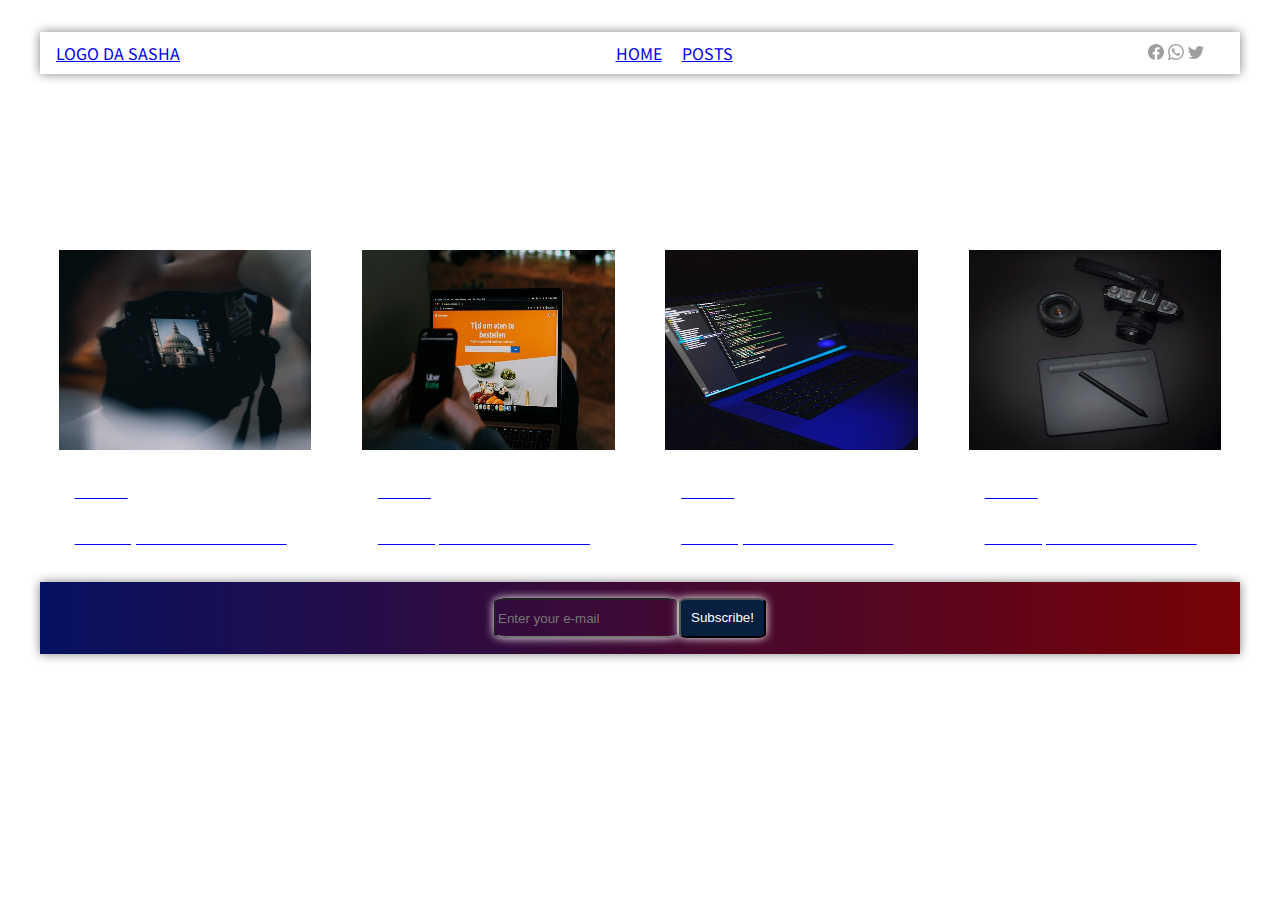
==== index.html @ d133617d "Refactoring navbar and layout" ====
<!DOCTYPE html>
<html lang="en">
<head>
    <meta charset="UTF-8">
    <meta name="viewport" content="width=device-width, initial-scale=1.0">
    <title>Personal Blog/Sasha</title>
    <link rel="stylesheet" type="text/css" href="css/index.css">
    <link rel="preconnect" href="https://fonts.gstatic.com">
<link href="https://fonts.googleapis.com/css2?family=Noto+Sans+JP:wght@100;300&display=swap" rel="stylesheet">
<link rel="preconnect" href="https://fonts.gstatic.com">
<link href="https://fonts.googleapis.com/css2?family=Tomorrow:wght@200&display=swap" rel="stylesheet">
<link rel="stylesheet" href="https://cdnjs.cloudflare.com/ajax/libs/font-awesome/4.7.0/css/font-awesome.min.css">


</head>
<body>
    <!-- NavBar -->
    <header>
        <nav class="navbar-flex">
            <ul class="nav-social-contact">
                <li>
                    <a href="https://facebook.com/"><svg xmlns="http://www.w3.org/2000/svg" width="16" height="16" fill="currentColor" class="bi bi-facebook" viewBox="0 0 16 16">
                        <path d="M16 8.049c0-4.446-3.582-8.05-8-8.05C3.58 0-.002 3.603-.002 8.05c0 4.017 2.926 7.347 6.75 7.951v-5.625h-2.03V8.05H6.75V6.275c0-2.017 1.195-3.131 3.022-3.131.876 0 1.791.157 1.791.157v1.98h-1.009c-.993 0-1.303.621-1.303 1.258v1.51h2.218l-.354 2.326H9.25V16c3.824-.604 6.75-3.934 6.75-7.951z"/>
                    </svg></a>
                    <a href="https://www.instagram.com/"><svg xmlns="http://www.w3.org/2000/svg" width="16" height="16" fill="currentColor" class="bi bi-whatsapp" viewBox="0 0 16 16">
                        <path d="M13.601 2.326A7.854 7.854 0 0 0 7.994 0C3.627 0 .068 3.558.064 7.926c0 1.399.366 2.76 1.057 3.965L0 16l4.204-1.102a7.933 7.933 0 0 0 3.79.965h.004c4.368 0 7.926-3.558 7.93-7.93A7.898 7.898 0 0 0 13.6 2.326zM7.994 14.521a6.573 6.573 0 0 1-3.356-.92l-.24-.144-2.494.654.666-2.433-.156-.251a6.56 6.56 0 0 1-1.007-3.505c0-3.626 2.957-6.584 6.591-6.584a6.56 6.56 0 0 1 4.66 1.931 6.557 6.557 0 0 1 1.928 4.66c-.004 3.639-2.961 6.592-6.592 6.592zm3.615-4.934c-.197-.099-1.17-.578-1.353-.646-.182-.065-.315-.099-.445.099-.133.197-.513.646-.627.775-.114.133-.232.148-.43.05-.197-.1-.836-.308-1.592-.985-.59-.525-.985-1.175-1.103-1.372-.114-.198-.011-.304.088-.403.087-.088.197-.232.296-.346.1-.114.133-.198.198-.33.065-.134.034-.248-.015-.347-.05-.099-.445-1.076-.612-1.47-.16-.389-.323-.335-.445-.34-.114-.007-.247-.007-.38-.007a.729.729 0 0 0-.529.247c-.182.198-.691.677-.691 1.654 0 .977.71 1.916.81 2.049.098.133 1.394 2.132 3.383 2.992.47.205.84.326 1.129.418.475.152.904.129 1.246.08.38-.058 1.171-.48 1.338-.943.164-.464.164-.86.114-.943-.049-.084-.182-.133-.38-.232z"/>
                    </svg></a>
                    <a href="https://www.twitter.com/"><svg xmlns="http://www.w3.org/2000/svg" width="16" height="16" fill="currentColor" class="bi bi-twitter" viewBox="0 0 16 16">
                        <path d="M5.026 15c6.038 0 9.341-5.003 9.341-9.334 0-.14 0-.282-.006-.422A6.685 6.685 0 0 0 16 3.542a6.658 6.658 0 0 1-1.889.518 3.301 3.301 0 0 0 1.447-1.817 6.533 6.533 0 0 1-2.087.793A3.286 3.286 0 0 0 7.875 6.03a9.325 9.325 0 0 1-6.767-3.429 3.289 3.289 0 0 0 1.018 4.382A3.323 3.323 0 0 1 .64 6.575v.045a3.288 3.288 0 0 0 2.632 3.218 3.203 3.203 0 0 1-.865.115 3.23 3.23 0 0 1-.614-.057 3.283 3.283 0 0 0 3.067 2.277A6.588 6.588 0 0 1 .78 13.58a6.32 6.32 0 0 1-.78-.045A9.344 9.344 0 0 0 5.026 15z"/>
                    </svg></a>
                </li>
            </ul>

            <ul class="nav-menu">
                <li><a href="#">HOME</a></li>
                <li><a href="templates/all-posts.html">POSTS</a></li>
            </ul>
            <a class="nav-logo" href="#">LOGO DA SASHA</a>
        </nav>
    </header>
    
   <!-- <-Post presantation panel -->
   <section>
    <section>
        <span class="text">
            <h1>Sasha Coelho</h1>
           </span>
    </section>
    <section class="classcard">
        <a href="templates/blog-post.html" class="card">
        <div>
            <img src="img/img1.jpg" alt="img1" class="thumbnail"> 
            <div class="container">
               <h4><b>Lorem</b></h4>
               <p>Lorem ipsum dolor sit amet.</p>
            </div>
        </div>
        </a>

        <a href="templates/blog-post.html" class="card">
         <div>
            <img src="img/img2.jpg" alt="img2" class="thumbnail"> 
            <div class="container">
               <h4><b>Lorem</b></h4>
               <p>Lorem ipsum dolor sit amet.</p>
            </div>
         </div>
         </a>

         <a href="templates/blog-post.html" class="card">
            <div>
                <img src="img/img3.jpg" alt="img3" class="thumbnail"> 
                <div class="container">
                <h4><b>Lorem</b></h4>
                <p>Lorem ipsum dolor sit amet.</p>
                </div>
            </div>
        </a>

        <a href="templates/blog-post.html" class="card">
            <div>
                <img src="img/img4.jpg" alt="img4" class="thumbnail"> 
                <div class="container">
                <h4><b>Lorem</b></h4>
                <p>Lorem ipsum dolor sit amet.</p>
                </div>
            </div>
        </a>
    </section>

    <footer>
        <div class="subscribe-bar">
            <input type="text" placeholder="Enter your e-mail" name="e-mail" id="">
            <label for="email"></label>
            <button>Subscribe!</button>
        </div>
    </footer>
    
</body>
</html>
---- css/index.css ----
@import "postpanel.css";
@import "subscribebar.css";
@import "navbar.css";

body {
    font-family: 'Noto Sans JP', sans-serif;
    /* background: #780206;  fallback for old browsers */
    /* background: -webkit-linear-gradient(to right, #061161, #780206);  Chrome 10-25, Safari 5.1-6 */
    /* background: linear-gradient(to right, #061161, #780206); W3C, IE 10+/ Edge, Firefox 16+, Chrome 26+, Opera 12+, Safari 7+ */
    background-color: white;
}
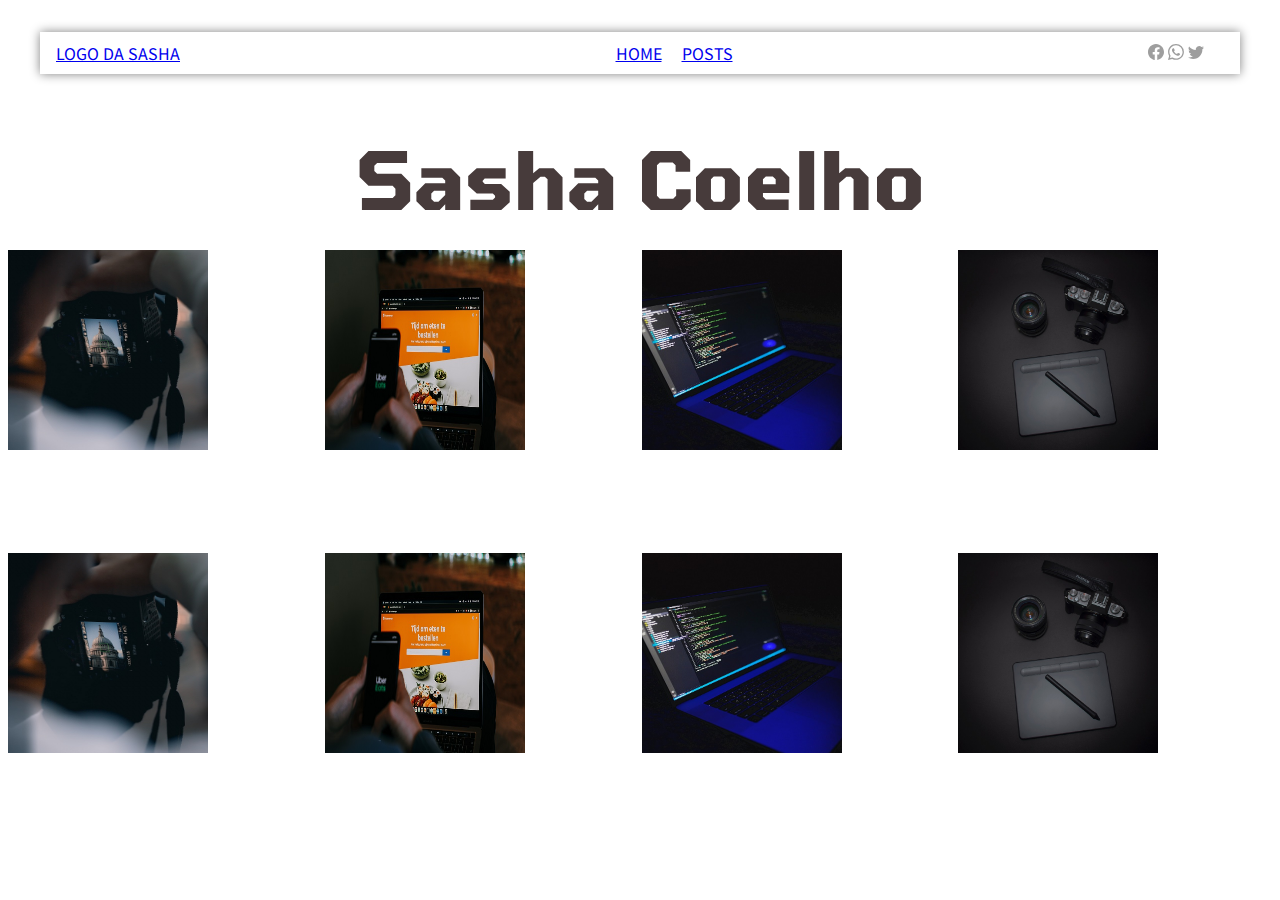
==== commit 6d435904: "Flexbox replaced by Grid" ====
--- a/index.html
+++ b/index.html
@@ -46,55 +46,100 @@
             <h1>Sasha Coelho</h1>
            </span>
     </section>
-    <section class="classcard">
+
+    <section class="classcard-container">
+
+        <!-- <-- first line of images --> 
+
         <a href="templates/blog-post.html" class="card">
-        <div>
-            <img src="img/img1.jpg" alt="img1" class="thumbnail"> 
-            <div class="container">
-               <h4><b>Lorem</b></h4>
-               <p>Lorem ipsum dolor sit amet.</p>
+            <div class="image-element">
+                <img src="img/img1.jpg" alt="img1" class="thumbnail"> 
+                <!-- <div class="text-element">
+                    <h4><b>Lorem</b></h4>
+                    <p>Lorem ipsum dolor sit amet.</p>
+                </div> -->
             </div>
-        </div>
         </a>
 
         <a href="templates/blog-post.html" class="card">
-         <div>
-            <img src="img/img2.jpg" alt="img2" class="thumbnail"> 
-            <div class="container">
-               <h4><b>Lorem</b></h4>
-               <p>Lorem ipsum dolor sit amet.</p>
+            <div class="image-element">
+                <img src="img/img2.jpg" alt="img2" class="thumbnail"> 
+                <!-- <div class="text-element">
+                    <h4><b>Lorem</b></h4>
+                    <p>Lorem ipsum dolor sit amet.</p>
+                </div> -->
             </div>
+         </a>
+
+         <a href="templates/blog-post.html" class="card">
+            <div class="image-element">
+                <img src="img/img3.jpg" alt="img3" class="thumbnail"> 
+                <!-- <div class="text-element">
+                    <h4><b>Lorem</b></h4>
+                    <p>Lorem ipsum dolor sit amet.</p>
+                </div> -->
+            </div>
+        </a>
+
+        <a href="templates/blog-post.html" class="card">
+            <div class="image-element">
+                <img src="img/img4.jpg" alt="img4" class="thumbnail"> 
+                <!-- <div class="text-element">
+                    <h4><b>Lorem</b></h4>
+                    <p>Lorem ipsum dolor sit amet.</p>
+                </div> -->
+            </div>
+        </a>
+
+        <!-- <-- second line of images -->
+        <a href="templates/blog-post.html" class="card">
+            <div class="image-element">
+                <img src="img/img1.jpg" alt="img1" class="thumbnail"> 
+                    <!-- <div class="text-element">
+                        <h4><b>Lorem</b></h4>
+                        <p>Lorem ipsum dolor sit amet.</p>
+                    </div> -->
+            </div>
+        </a>
+
+        <a href="templates/blog-post.html" class="card">
+         <div class="image-element">
+             <img src="img/img2.jpg" alt="img2" class="thumbnail"> 
+                <!-- <div class="text-element">
+                    <h4><b>Lorem</b></h4>
+                    <p>Lorem ipsum dolor sit amet.</p>
+                </div> -->
          </div>
          </a>
 
          <a href="templates/blog-post.html" class="card">
-            <div>
+            <div class="image-element">
                 <img src="img/img3.jpg" alt="img3" class="thumbnail"> 
-                <div class="container">
-                <h4><b>Lorem</b></h4>
-                <p>Lorem ipsum dolor sit amet.</p>
-                </div>
+                <!-- <div class="text-element">
+                    <h4><b>Lorem</b></h4>
+                    <p>Lorem ipsum dolor sit amet.</p>
+                </div> -->
             </div>
         </a>
 
         <a href="templates/blog-post.html" class="card">
-            <div>
+            <div class="image-element">
                 <img src="img/img4.jpg" alt="img4" class="thumbnail"> 
-                <div class="container">
-                <h4><b>Lorem</b></h4>
-                <p>Lorem ipsum dolor sit amet.</p>
-                </div>
+                <!-- <div class="text-element">
+                    <h4><b>Lorem</b></h4>
+                    <p>Lorem ipsum dolor sit amet.</p>
+                </div> -->
             </div>
         </a>
     </section>
 
-    <footer>
+    <!-- <footer>
         <div class="subscribe-bar">
             <input type="text" placeholder="Enter your e-mail" name="e-mail" id="">
             <label for="email"></label>
             <button>Subscribe!</button>
         </div>
     </footer>
-    
+     -->
 </body>
 </html>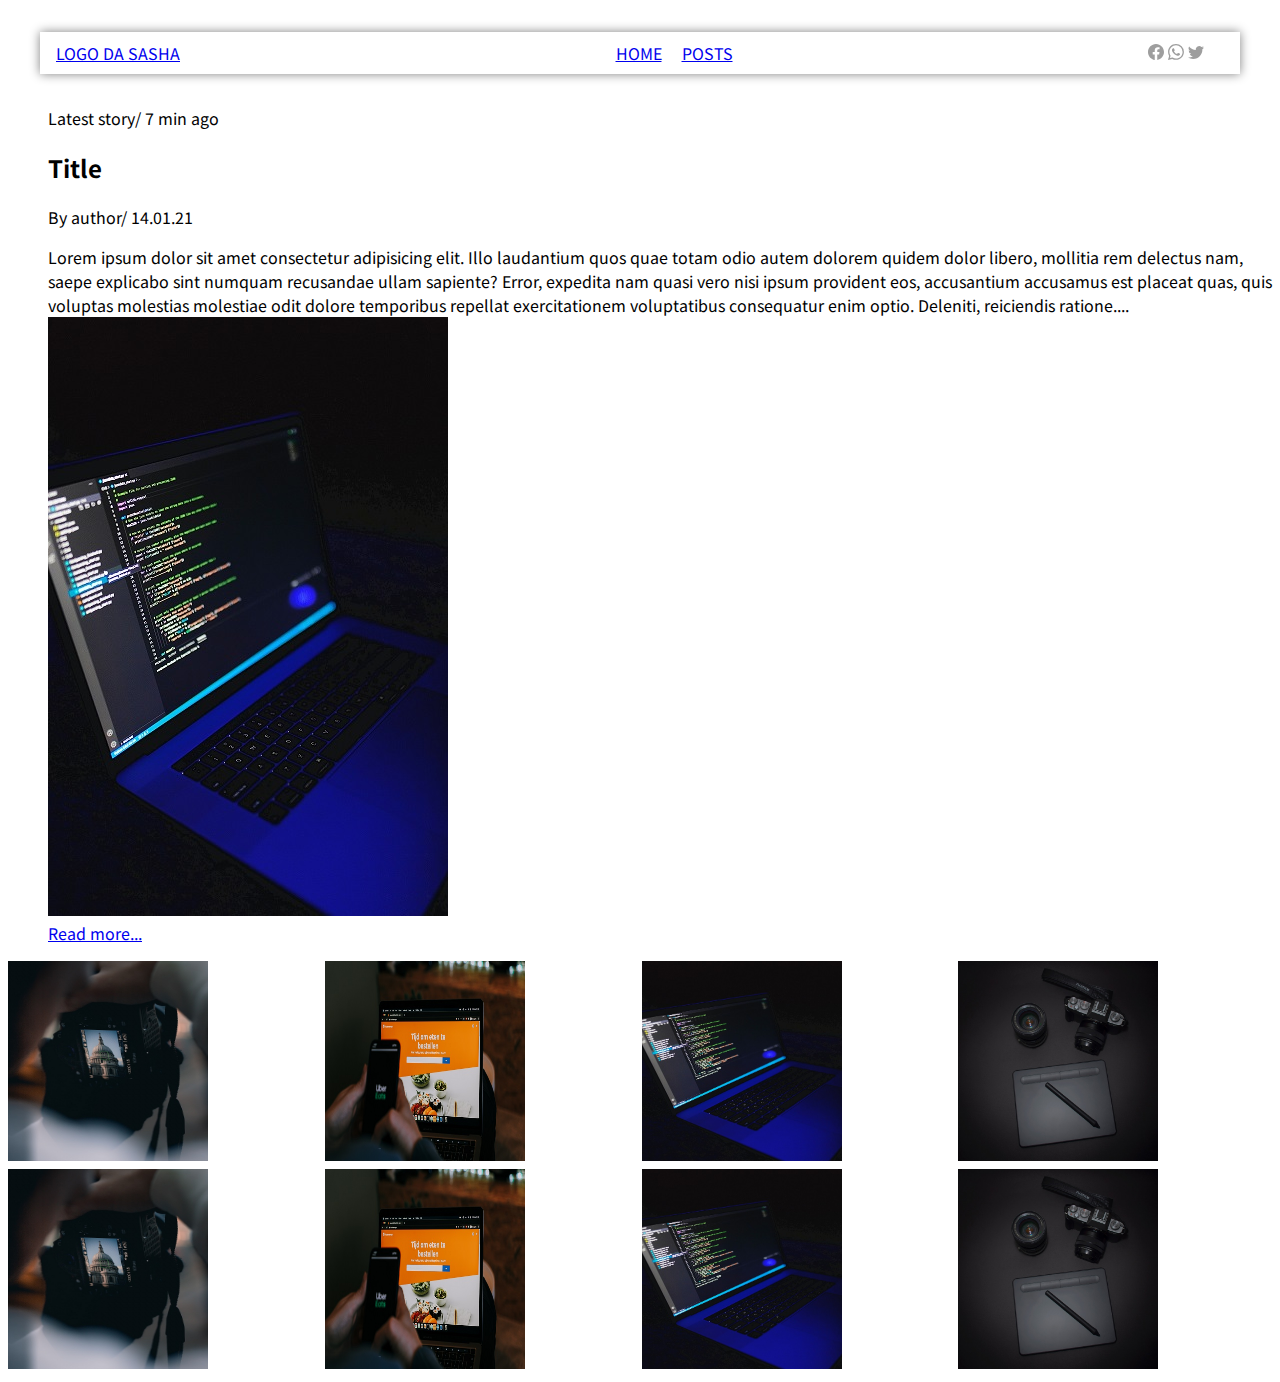
==== commit 22decf4c: "Panel section updated" ====
--- a/index.html
+++ b/index.html
@@ -15,7 +15,7 @@
 </head>
 <body>
     <!-- NavBar -->
-    <header>
+    <header class="header">
         <nav class="navbar-flex">
             <ul class="nav-social-contact">
                 <li>
@@ -38,15 +38,34 @@
             <a class="nav-logo" href="#">LOGO DA SASHA</a>
         </nav>
     </header>
+
+    <!-- MENU -->
+
+    <menu class="menu">
+        <header>
+            <p>Latest story/ 7 min ago</p>
+            <h2>Title</h2>
+            <p>By author/ 14.01.21</p>
+
+            <div>
+                Lorem ipsum dolor sit amet consectetur adipisicing elit. Illo laudantium quos quae totam odio autem dolorem quidem dolor libero, mollitia rem delectus nam, saepe explicabo sint numquam recusandae ullam sapiente?
+                Error, expedita nam quasi vero nisi ipsum provident eos, accusantium accusamus est placeat quas, quis voluptas molestias molestiae odit dolore temporibus repellat exercitationem voluptatibus consequatur enim optio. Deleniti, reiciendis ratione....
+                
+            </div>
+        </header>
+
+        <main>
+            <img src="img/img3.jpg" alt="">
+        </main>
+
+        <footer>
+            <a href="#">Read more...</a>
+        </footer>
+
+        </div>
+
+    </menu>
     
-   <!-- <-Post presantation panel -->
-   <section>
-    <section>
-        <span class="text">
-            <h1>Sasha Coelho</h1>
-           </span>
-    </section>
-
     <section class="classcard-container">
 
         <!-- <-- first line of images --> 
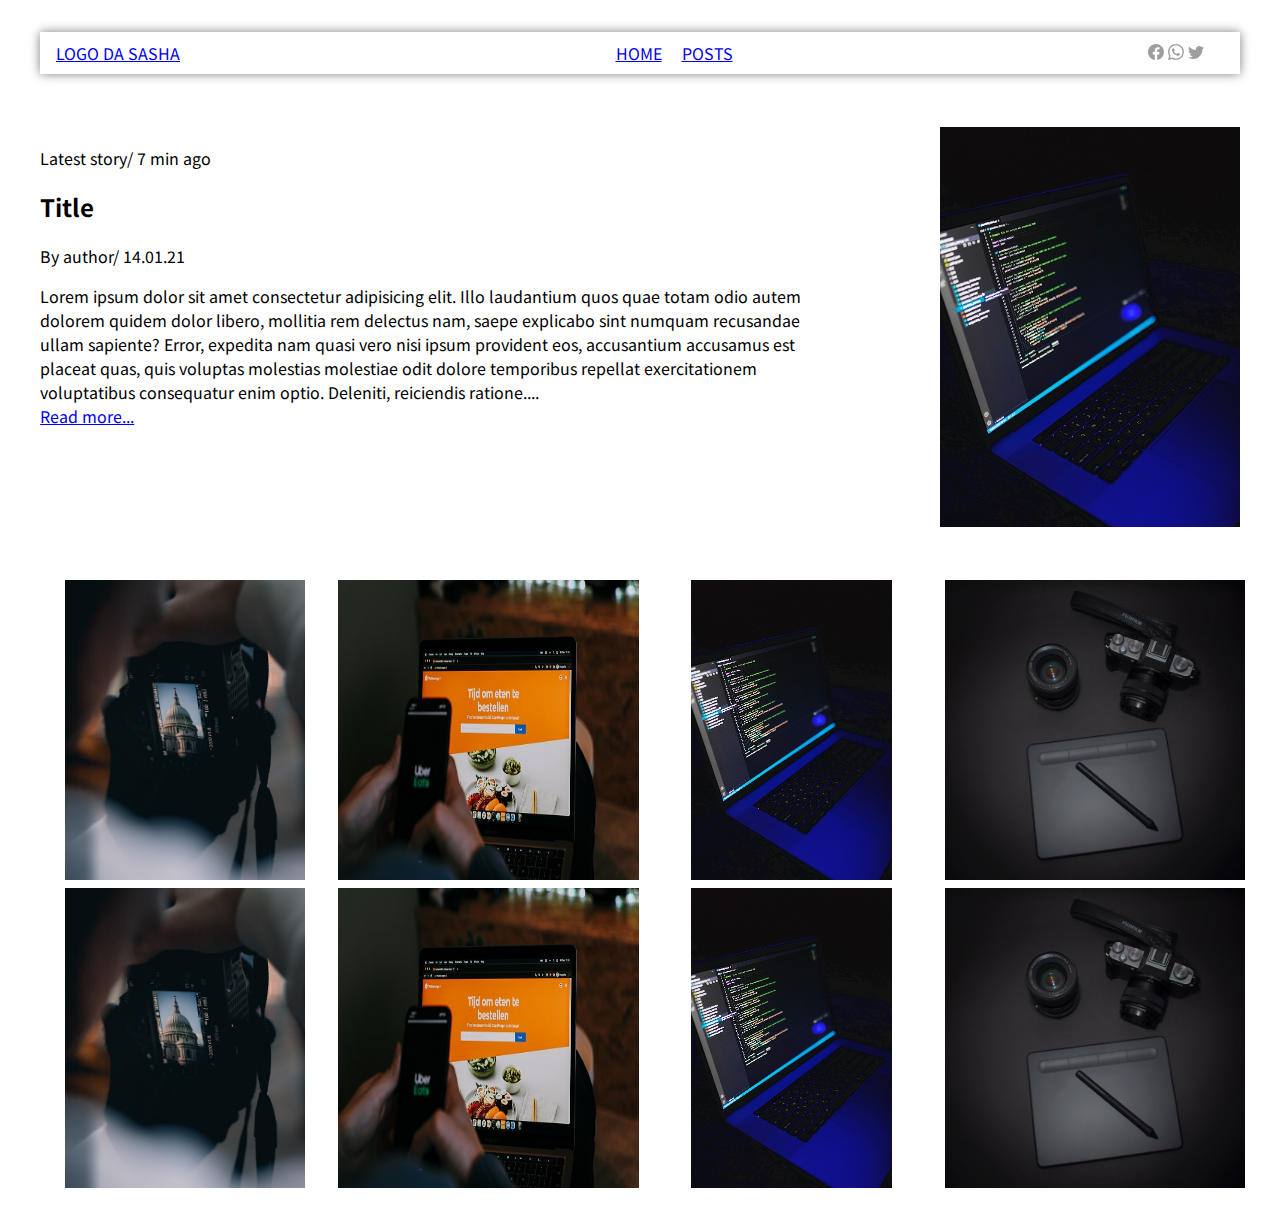
==== commit 563c9fba: "Index.html menu update" ====
--- a/index.html
+++ b/index.html
@@ -41,8 +41,8 @@
 
     <!-- MENU -->
 
-    <menu class="menu">
-        <header>
+    <menu class="index-menu">
+        <header class="postpanel-1-header">
             <p>Latest story/ 7 min ago</p>
             <h2>Title</h2>
             <p>By author/ 14.01.21</p>
@@ -52,19 +52,16 @@
                 Error, expedita nam quasi vero nisi ipsum provident eos, accusantium accusamus est placeat quas, quis voluptas molestias molestiae odit dolore temporibus repellat exercitationem voluptatibus consequatur enim optio. Deleniti, reiciendis ratione....
                 
             </div>
+
+            <a href="#">Read more...</a>
+
         </header>
 
-        <main>
+        <main class="postpanel-1-main">
             <img src="img/img3.jpg" alt="">
         </main>
 
-        <footer>
-            <a href="#">Read more...</a>
-        </footer>
-
-        </div>
-
-    </menu>
+     </menu>
     
     <section class="classcard-container">
 
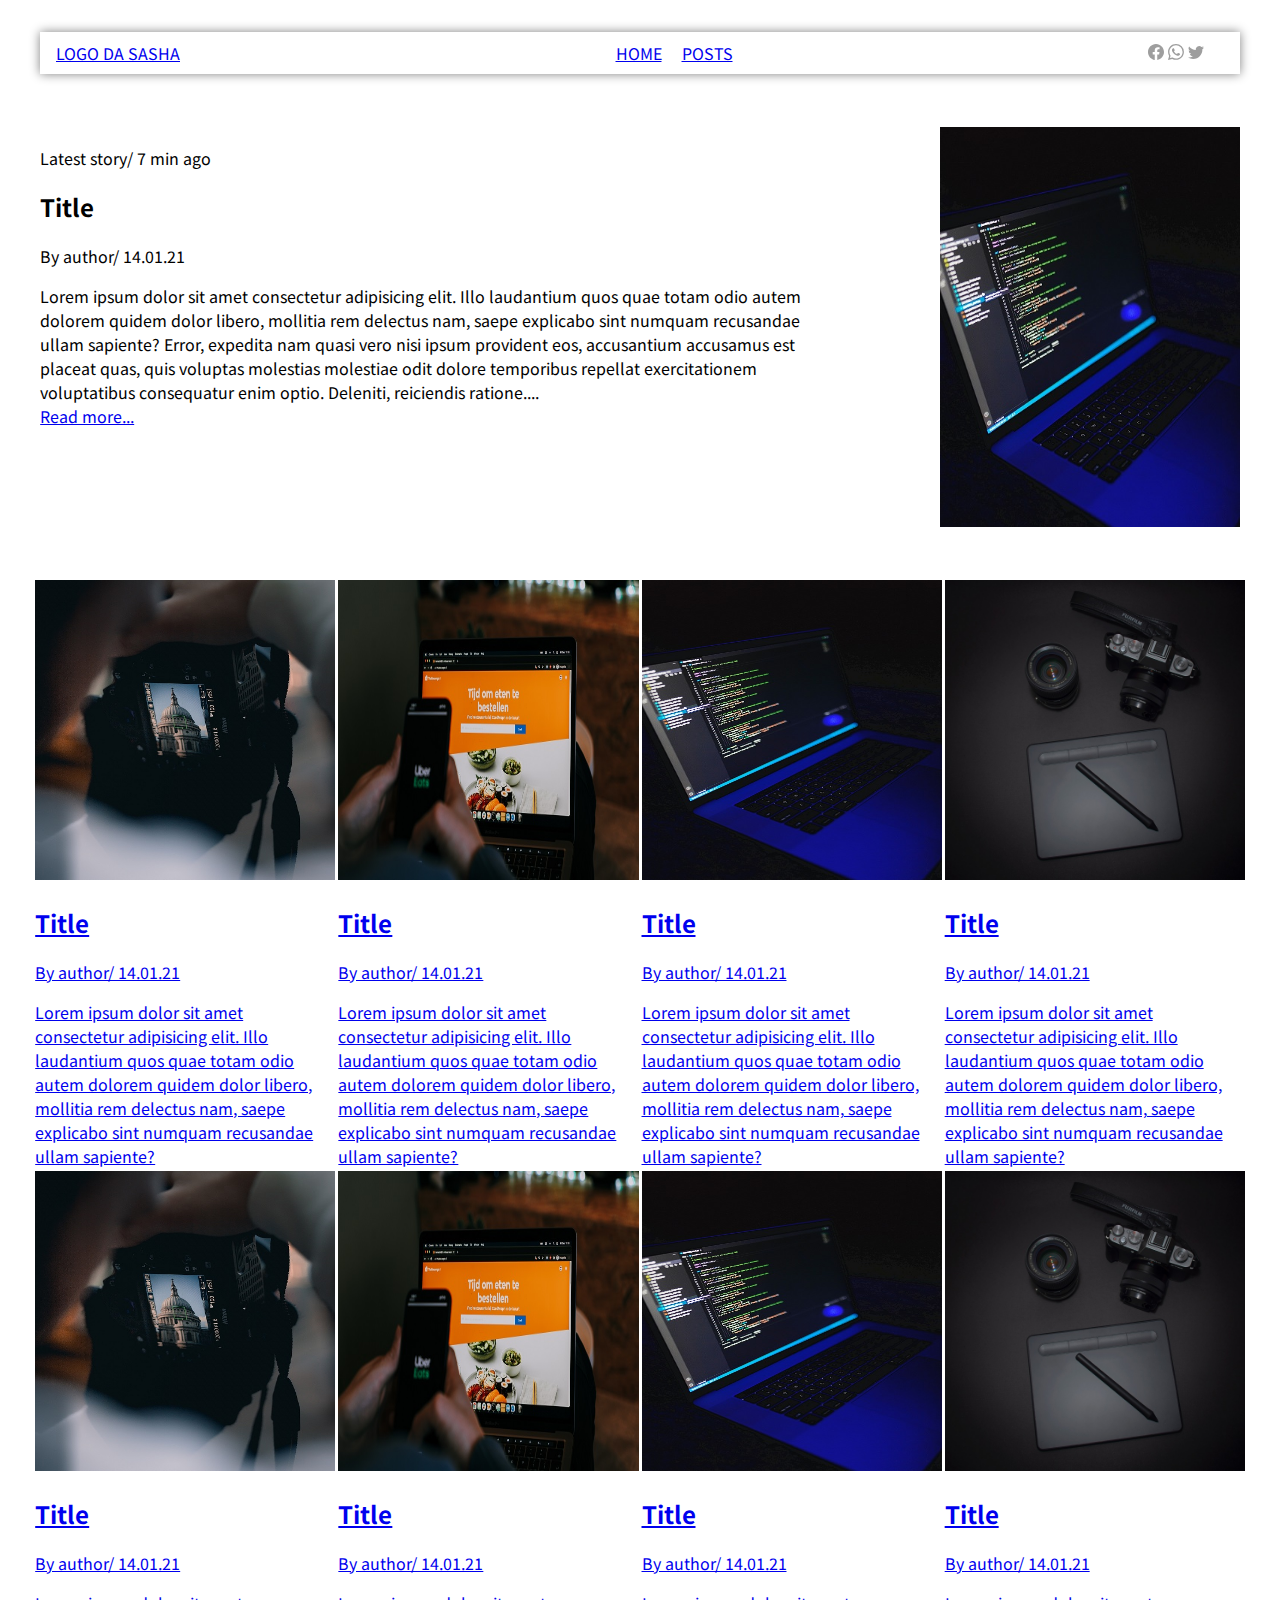
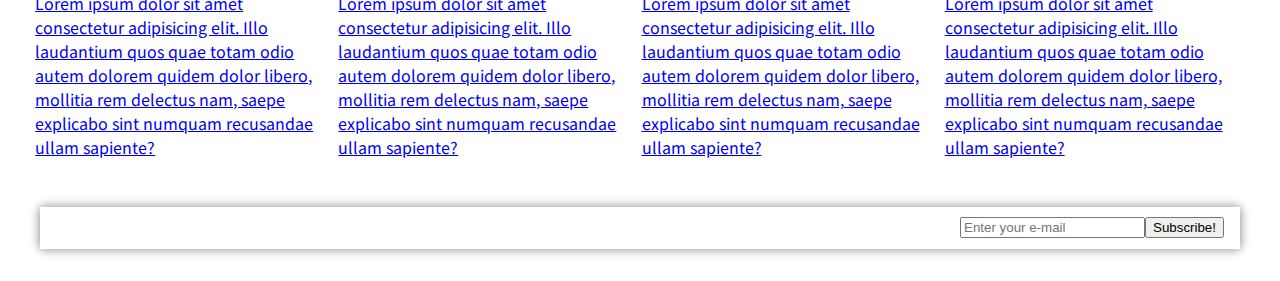
==== commit 4dfd8ea1: "All post html and css pages created" ====
--- a/index.html
+++ b/index.html
@@ -62,48 +62,59 @@
         </main>
 
      </menu>
+
+     <!-- CONTENT -->
     
-    <section class="classcard-container">
+    <content class="classcard-container">
 
         <!-- <-- first line of images --> 
 
         <a href="templates/blog-post.html" class="card">
             <div class="image-element">
                 <img src="img/img1.jpg" alt="img1" class="thumbnail"> 
-                <!-- <div class="text-element">
-                    <h4><b>Lorem</b></h4>
-                    <p>Lorem ipsum dolor sit amet.</p>
-                </div> -->
+                
+                <h2>Title</h2>
+                <p>By author/ 14.01.21</p>
+    
+                <div>
+                    Lorem ipsum dolor sit amet consectetur adipisicing elit. Illo laudantium quos quae totam odio autem dolorem quidem dolor libero, mollitia rem delectus nam, saepe explicabo sint numquam recusandae ullam sapiente?
+                </div>
             </div>
         </a>
 
         <a href="templates/blog-post.html" class="card">
             <div class="image-element">
                 <img src="img/img2.jpg" alt="img2" class="thumbnail"> 
-                <!-- <div class="text-element">
-                    <h4><b>Lorem</b></h4>
-                    <p>Lorem ipsum dolor sit amet.</p>
-                </div> -->
+                <h2>Title</h2>
+                <p>By author/ 14.01.21</p>
+    
+                <div>
+                    Lorem ipsum dolor sit amet consectetur adipisicing elit. Illo laudantium quos quae totam odio autem dolorem quidem dolor libero, mollitia rem delectus nam, saepe explicabo sint numquam recusandae ullam sapiente?
+                </div>
             </div>
          </a>
 
          <a href="templates/blog-post.html" class="card">
             <div class="image-element">
                 <img src="img/img3.jpg" alt="img3" class="thumbnail"> 
-                <!-- <div class="text-element">
-                    <h4><b>Lorem</b></h4>
-                    <p>Lorem ipsum dolor sit amet.</p>
-                </div> -->
+                <h2>Title</h2>
+                <p>By author/ 14.01.21</p>
+    
+                <div>
+                    Lorem ipsum dolor sit amet consectetur adipisicing elit. Illo laudantium quos quae totam odio autem dolorem quidem dolor libero, mollitia rem delectus nam, saepe explicabo sint numquam recusandae ullam sapiente?
+                </div>
             </div>
         </a>
 
         <a href="templates/blog-post.html" class="card">
             <div class="image-element">
                 <img src="img/img4.jpg" alt="img4" class="thumbnail"> 
-                <!-- <div class="text-element">
-                    <h4><b>Lorem</b></h4>
-                    <p>Lorem ipsum dolor sit amet.</p>
-                </div> -->
+                <h2>Title</h2>
+                <p>By author/ 14.01.21</p>
+    
+                <div>
+                    Lorem ipsum dolor sit amet consectetur adipisicing elit. Illo laudantium quos quae totam odio autem dolorem quidem dolor libero, mollitia rem delectus nam, saepe explicabo sint numquam recusandae ullam sapiente?
+                </div>
             </div>
         </a>
 
@@ -111,51 +122,59 @@
         <a href="templates/blog-post.html" class="card">
             <div class="image-element">
                 <img src="img/img1.jpg" alt="img1" class="thumbnail"> 
-                    <!-- <div class="text-element">
-                        <h4><b>Lorem</b></h4>
-                        <p>Lorem ipsum dolor sit amet.</p>
-                    </div> -->
+                <h2>Title</h2>
+                <p>By author/ 14.01.21</p>
+    
+                <div>
+                    Lorem ipsum dolor sit amet consectetur adipisicing elit. Illo laudantium quos quae totam odio autem dolorem quidem dolor libero, mollitia rem delectus nam, saepe explicabo sint numquam recusandae ullam sapiente?
+                </div>
             </div>
         </a>
 
         <a href="templates/blog-post.html" class="card">
          <div class="image-element">
              <img src="img/img2.jpg" alt="img2" class="thumbnail"> 
-                <!-- <div class="text-element">
-                    <h4><b>Lorem</b></h4>
-                    <p>Lorem ipsum dolor sit amet.</p>
-                </div> -->
+             <h2>Title</h2>
+             <p>By author/ 14.01.21</p>
+ 
+             <div>
+                 Lorem ipsum dolor sit amet consectetur adipisicing elit. Illo laudantium quos quae totam odio autem dolorem quidem dolor libero, mollitia rem delectus nam, saepe explicabo sint numquam recusandae ullam sapiente?
+             </div>
          </div>
          </a>
 
          <a href="templates/blog-post.html" class="card">
             <div class="image-element">
                 <img src="img/img3.jpg" alt="img3" class="thumbnail"> 
-                <!-- <div class="text-element">
-                    <h4><b>Lorem</b></h4>
-                    <p>Lorem ipsum dolor sit amet.</p>
-                </div> -->
+                <h2>Title</h2>
+                <p>By author/ 14.01.21</p>
+    
+                <div>
+                    Lorem ipsum dolor sit amet consectetur adipisicing elit. Illo laudantium quos quae totam odio autem dolorem quidem dolor libero, mollitia rem delectus nam, saepe explicabo sint numquam recusandae ullam sapiente?
+                </div>
             </div>
         </a>
 
         <a href="templates/blog-post.html" class="card">
             <div class="image-element">
                 <img src="img/img4.jpg" alt="img4" class="thumbnail"> 
-                <!-- <div class="text-element">
-                    <h4><b>Lorem</b></h4>
-                    <p>Lorem ipsum dolor sit amet.</p>
-                </div> -->
+                <h2>Title</h2>
+                <p>By author/ 14.01.21</p>
+    
+                <div>
+                    Lorem ipsum dolor sit amet consectetur adipisicing elit. Illo laudantium quos quae totam odio autem dolorem quidem dolor libero, mollitia rem delectus nam, saepe explicabo sint numquam recusandae ullam sapiente?
+                </div>
             </div>
         </a>
-    </section>
+    </content>
 
-    <!-- <footer>
-        <div class="subscribe-bar">
+    <footer>
+        <div class="index-footer">
             <input type="text" placeholder="Enter your e-mail" name="e-mail" id="">
             <label for="email"></label>
             <button>Subscribe!</button>
         </div>
     </footer>
-     -->
+    
 </body>
 </html>--- a/css/index.css
+++ b/css/index.css
@@ -1,11 +1,9 @@
 @import "postpanel.css";
 @import "subscribebar.css";
 @import "navbar.css";
+@import "all-posts.css";
 
 body {
     font-family: 'Noto Sans JP', sans-serif;
-    /* background: #780206;  fallback for old browsers */
-    /* background: -webkit-linear-gradient(to right, #061161, #780206);  Chrome 10-25, Safari 5.1-6 */
-    /* background: linear-gradient(to right, #061161, #780206); W3C, IE 10+/ Edge, Firefox 16+, Chrome 26+, Opera 12+, Safari 7+ */
     background-color: white;
 }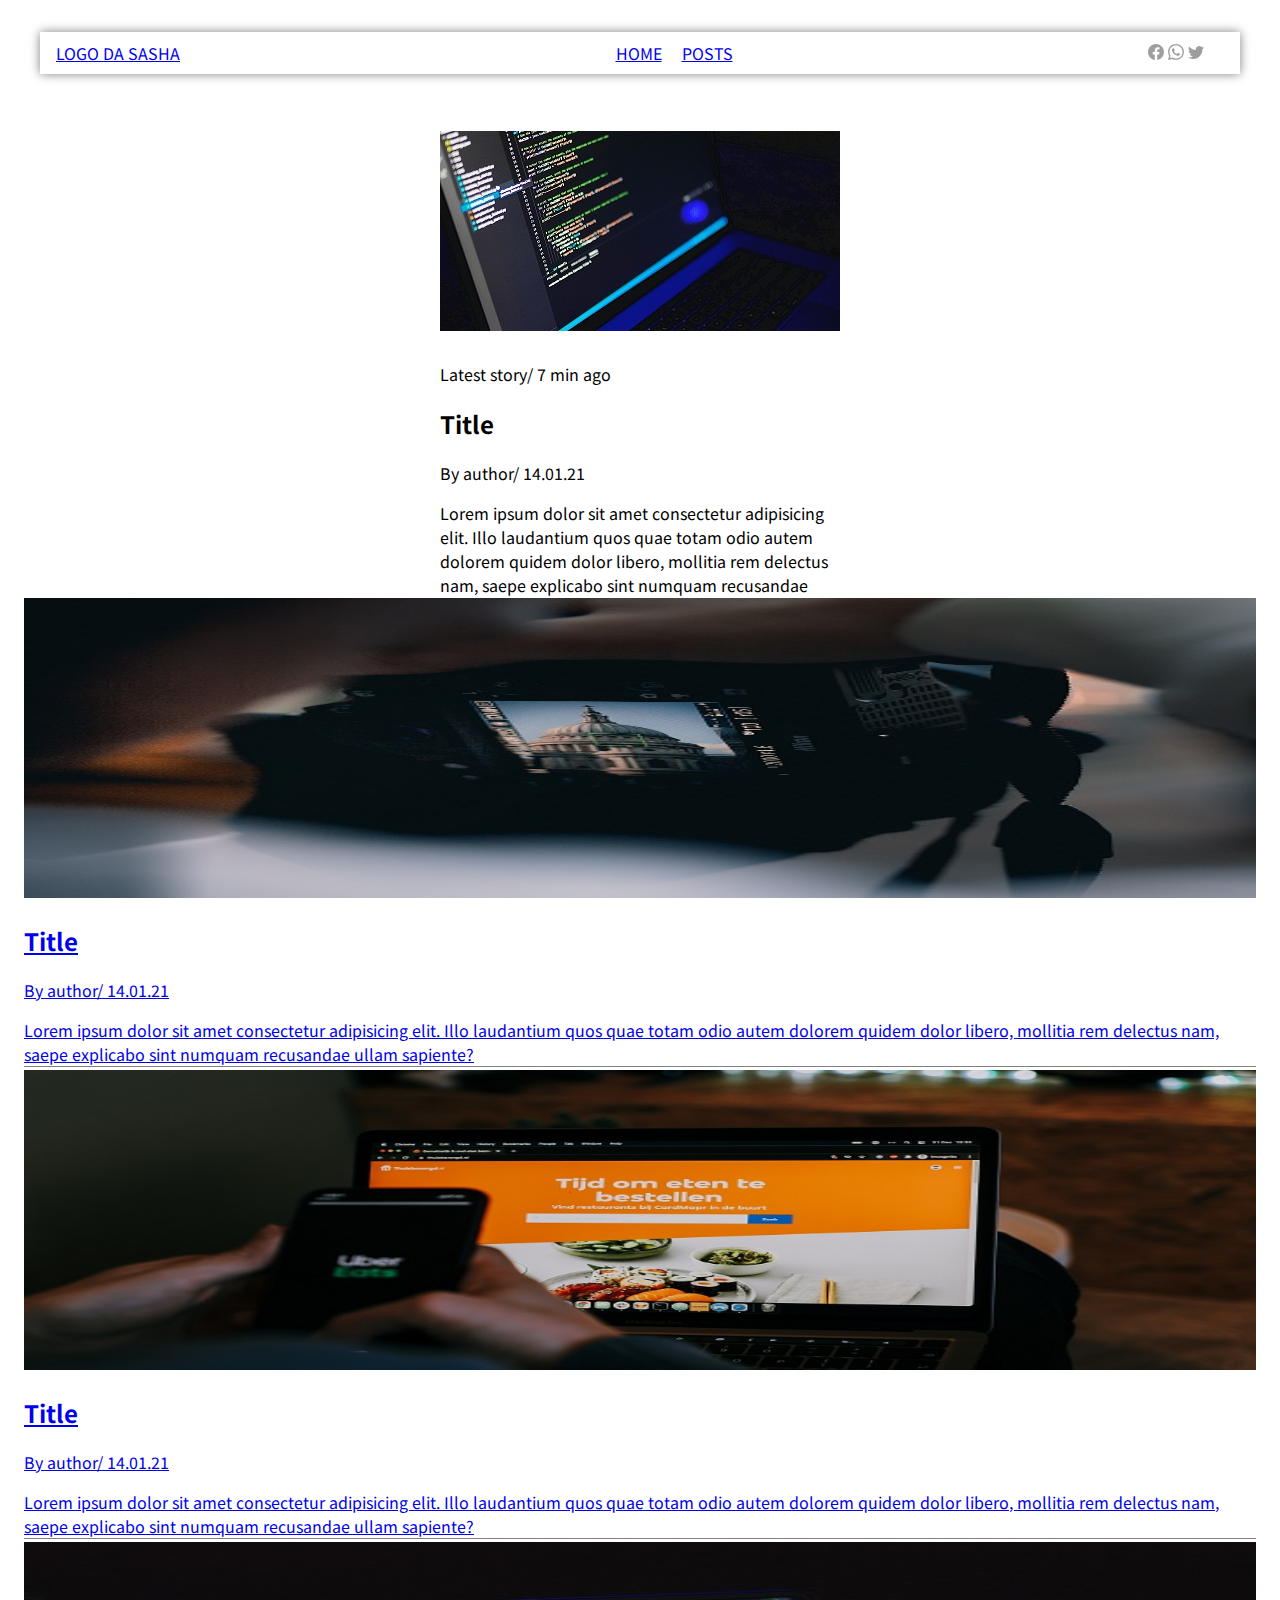
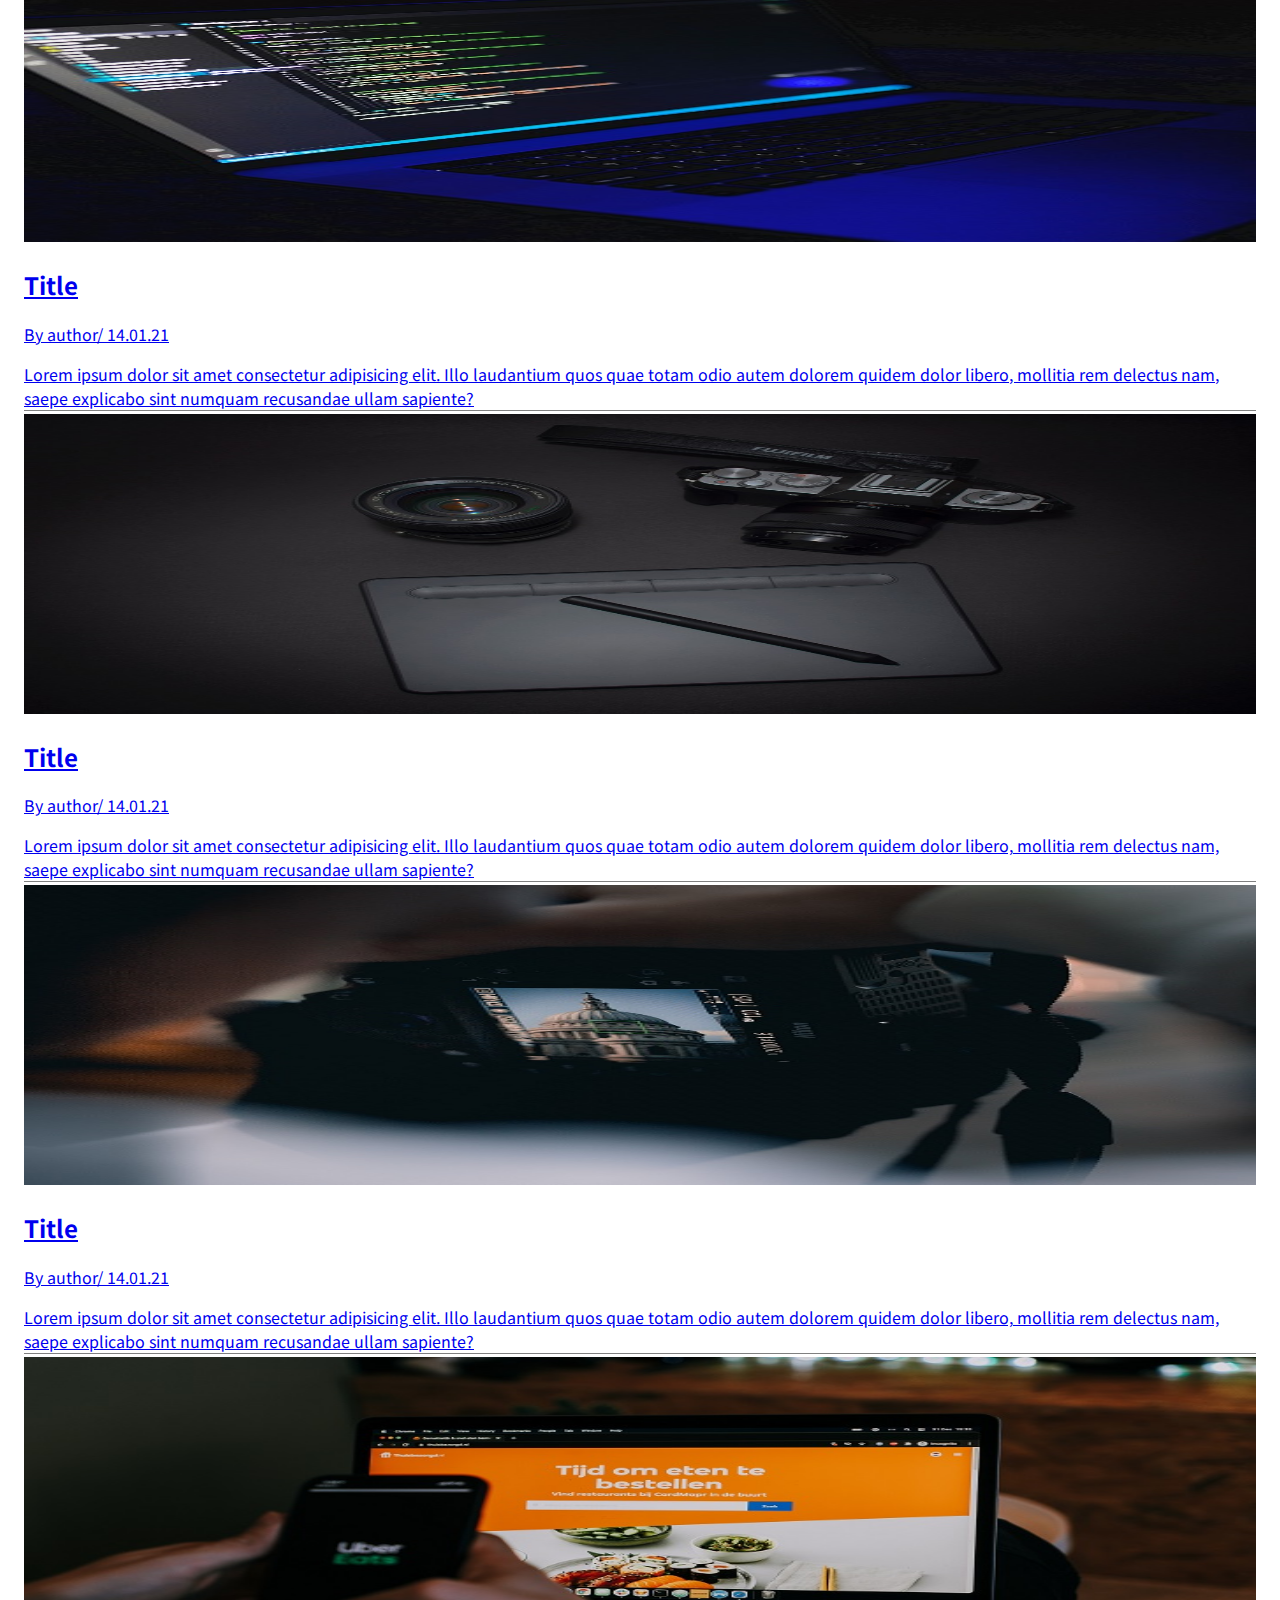
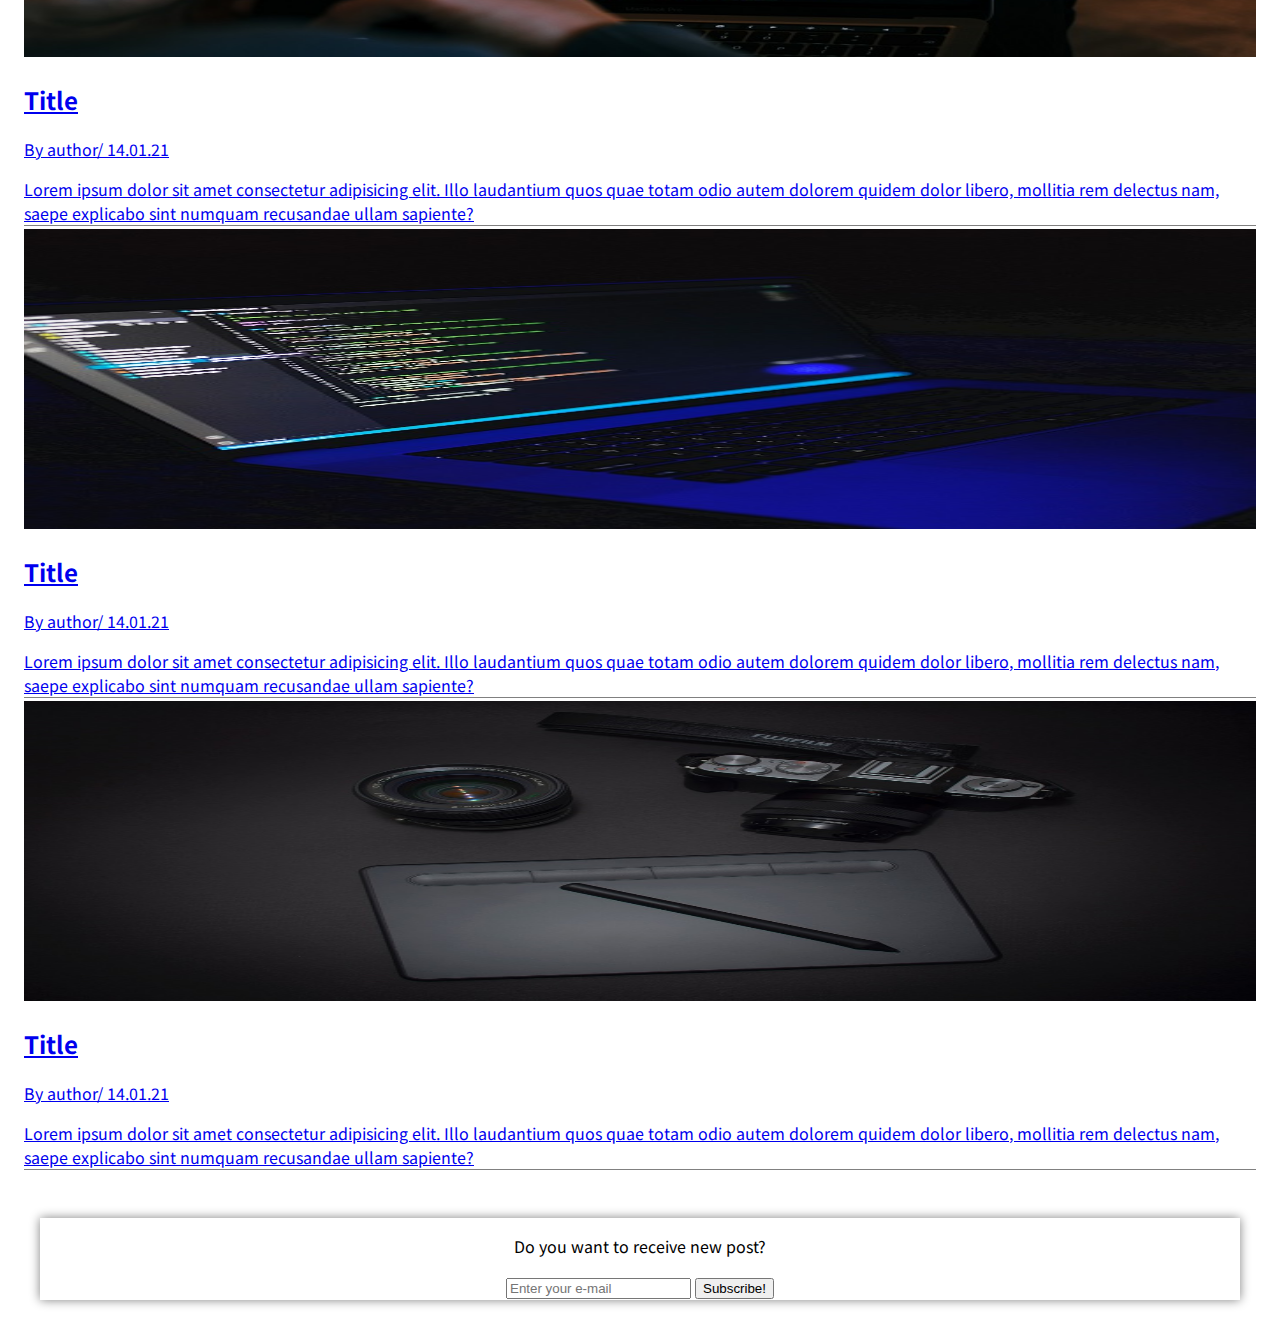
==== commit 469606ff: "Media query" ====
--- a/index.html
+++ b/index.html
@@ -7,9 +7,6 @@
     <link rel="stylesheet" type="text/css" href="css/index.css">
     <link rel="preconnect" href="https://fonts.gstatic.com">
 <link href="https://fonts.googleapis.com/css2?family=Noto+Sans+JP:wght@100;300&display=swap" rel="stylesheet">
-<link rel="preconnect" href="https://fonts.gstatic.com">
-<link href="https://fonts.googleapis.com/css2?family=Tomorrow:wght@200&display=swap" rel="stylesheet">
-<link rel="stylesheet" href="https://cdnjs.cloudflare.com/ajax/libs/font-awesome/4.7.0/css/font-awesome.min.css">
 
 
 </head>
@@ -53,7 +50,7 @@
                 
             </div>
 
-            <a href="#">Read more...</a>
+            <a href="../personal-blog-project/templates/blog-post.html">Read more...</a>
 
         </header>
 
@@ -168,8 +165,12 @@
         </a>
     </content>
 
-    <footer>
-        <div class="index-footer">
+<!-- FOOTER -->
+
+    <footer class="index-footer">
+        <p>Do you want to receive new post?</p>
+
+        <div>
             <input type="text" placeholder="Enter your e-mail" name="e-mail" id="">
             <label for="email"></label>
             <button>Subscribe!</button>
--- a/css/index.css
+++ b/css/index.css
@@ -1,7 +1,8 @@
 @import "postpanel.css";
-@import "subscribebar.css";
+@import "blog-post.css";
 @import "navbar.css";
 @import "all-posts.css";
+@import "media-queries.css";
 
 body {
     font-family: 'Noto Sans JP', sans-serif;
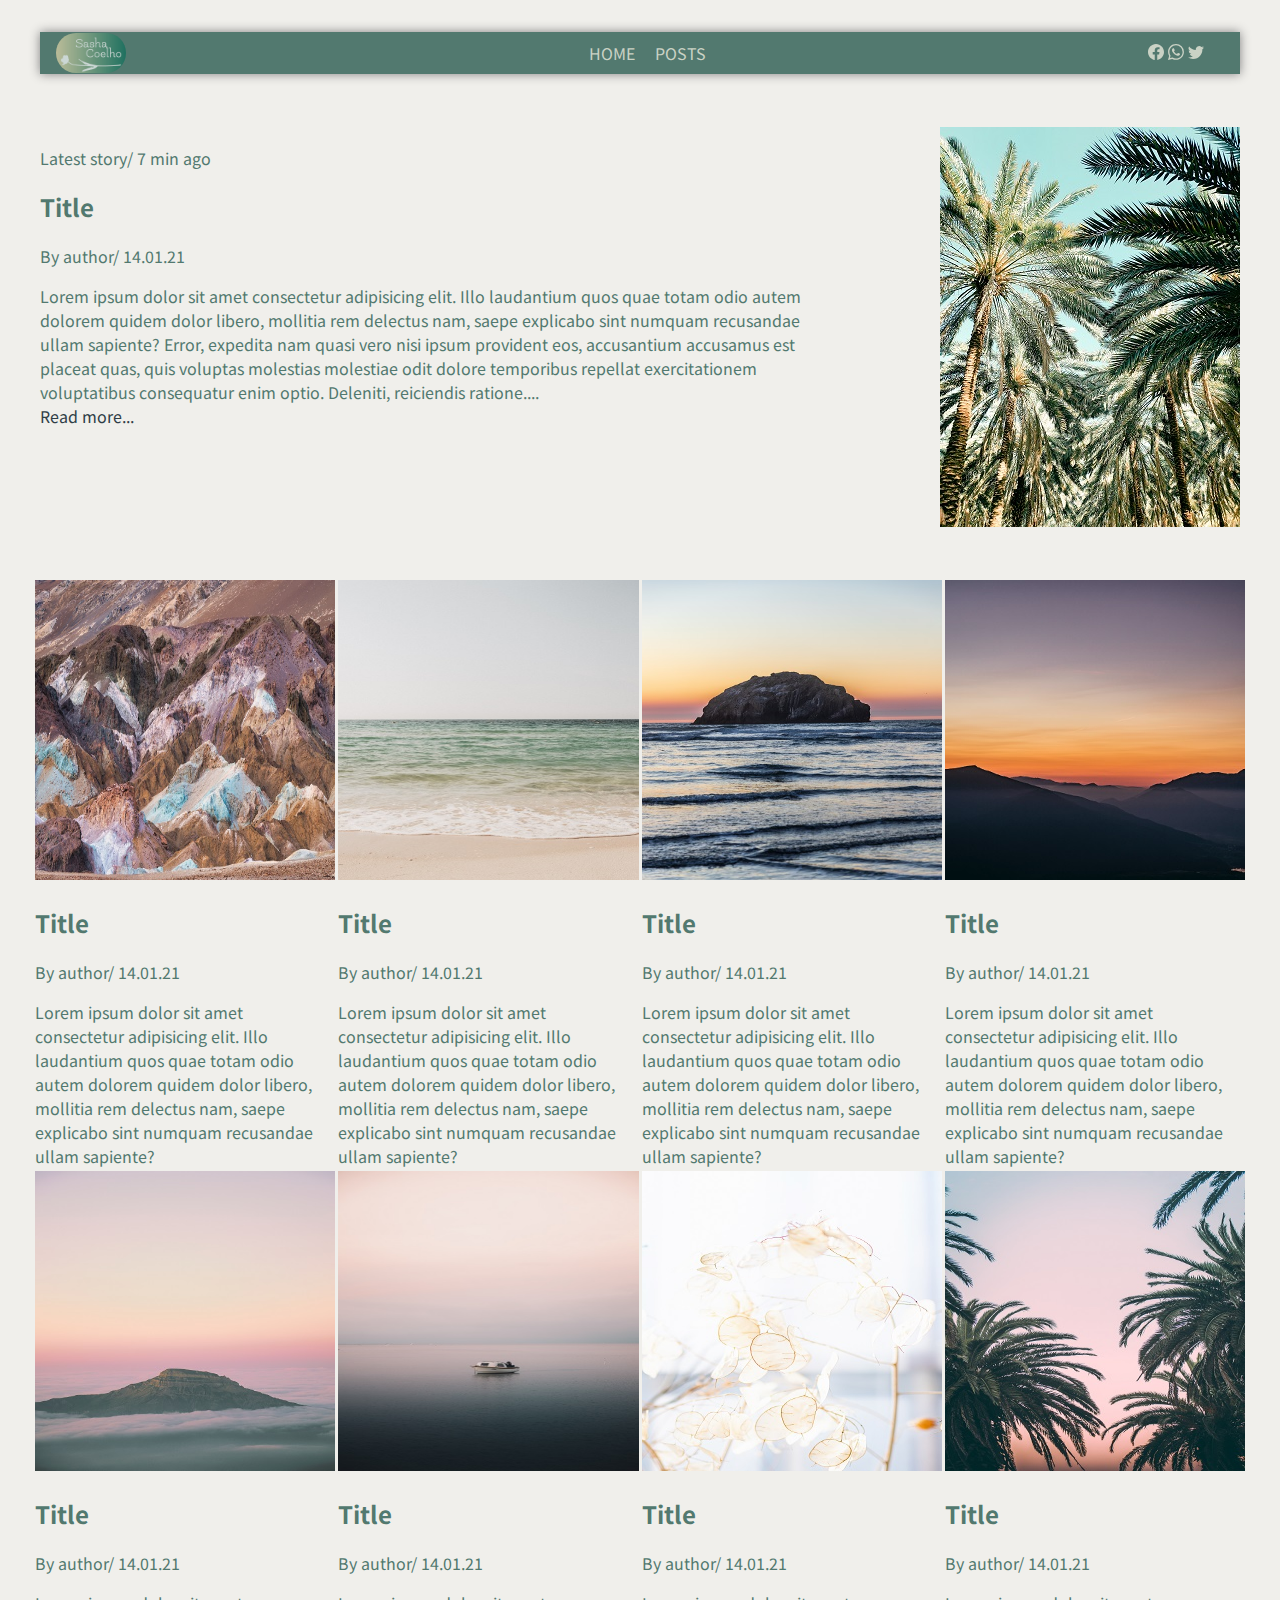
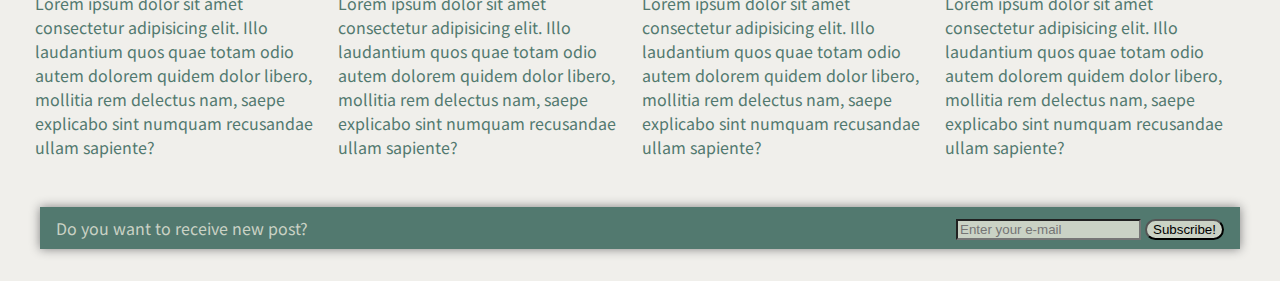
==== commit 78e0af95: "Refactoring" ====
--- a/index.html
+++ b/index.html
@@ -2,12 +2,11 @@
 <html lang="en">
 <head>
     <meta charset="UTF-8">
-    <meta name="viewport" content="width=device-width, initial-scale=1.0">
+    <meta name="viewport" content="width=device-width, initial-scale=1">
     <title>Personal Blog/Sasha</title>
     <link rel="stylesheet" type="text/css" href="css/index.css">
     <link rel="preconnect" href="https://fonts.gstatic.com">
-<link href="https://fonts.googleapis.com/css2?family=Noto+Sans+JP:wght@100;300&display=swap" rel="stylesheet">
-
+    <link href="https://fonts.googleapis.com/css2?family=Noto+Sans+JP:wght@100;300&display=swap" rel="stylesheet">
 
 </head>
 <body>
@@ -32,7 +31,7 @@
                 <li><a href="#">HOME</a></li>
                 <li><a href="templates/all-posts.html">POSTS</a></li>
             </ul>
-            <a class="nav-logo" href="#">LOGO DA SASHA</a>
+            <img src="img/logo.png" alt="">
         </nav>
     </header>
 
@@ -55,7 +54,7 @@
         </header>
 
         <main class="postpanel-1-main">
-            <img src="img/img3.jpg" alt="">
+            <img src="img/img5.jpg" alt="">
         </main>
 
      </menu>
@@ -93,7 +92,7 @@
 
          <a href="templates/blog-post.html" class="card">
             <div class="image-element">
-                <img src="img/img3.jpg" alt="img3" class="thumbnail"> 
+                <img src="img/img9.jpg" alt="img9" class="thumbnail"> 
                 <h2>Title</h2>
                 <p>By author/ 14.01.21</p>
     
@@ -118,7 +117,7 @@
         <!-- <-- second line of images -->
         <a href="templates/blog-post.html" class="card">
             <div class="image-element">
-                <img src="img/img1.jpg" alt="img1" class="thumbnail"> 
+                <img src="img/img3.jpg" alt="img5" class="thumbnail"> 
                 <h2>Title</h2>
                 <p>By author/ 14.01.21</p>
     
@@ -130,7 +129,7 @@
 
         <a href="templates/blog-post.html" class="card">
          <div class="image-element">
-             <img src="img/img2.jpg" alt="img2" class="thumbnail"> 
+             <img src="img/img6.jpg" alt="img6" class="thumbnail"> 
              <h2>Title</h2>
              <p>By author/ 14.01.21</p>
  
@@ -142,7 +141,7 @@
 
          <a href="templates/blog-post.html" class="card">
             <div class="image-element">
-                <img src="img/img3.jpg" alt="img3" class="thumbnail"> 
+                <img src="img/img7.jpg" alt="img7" class="thumbnail"> 
                 <h2>Title</h2>
                 <p>By author/ 14.01.21</p>
     
@@ -154,7 +153,7 @@
 
         <a href="templates/blog-post.html" class="card">
             <div class="image-element">
-                <img src="img/img4.jpg" alt="img4" class="thumbnail"> 
+                <img src="img/img8.jpg" alt="img8" class="thumbnail"> 
                 <h2>Title</h2>
                 <p>By author/ 14.01.21</p>
     
--- a/css/index.css
+++ b/css/index.css
@@ -6,5 +6,5 @@
 
 body {
     font-family: 'Noto Sans JP', sans-serif;
-    background-color: white;
+    background-color: #f0efeb;
 }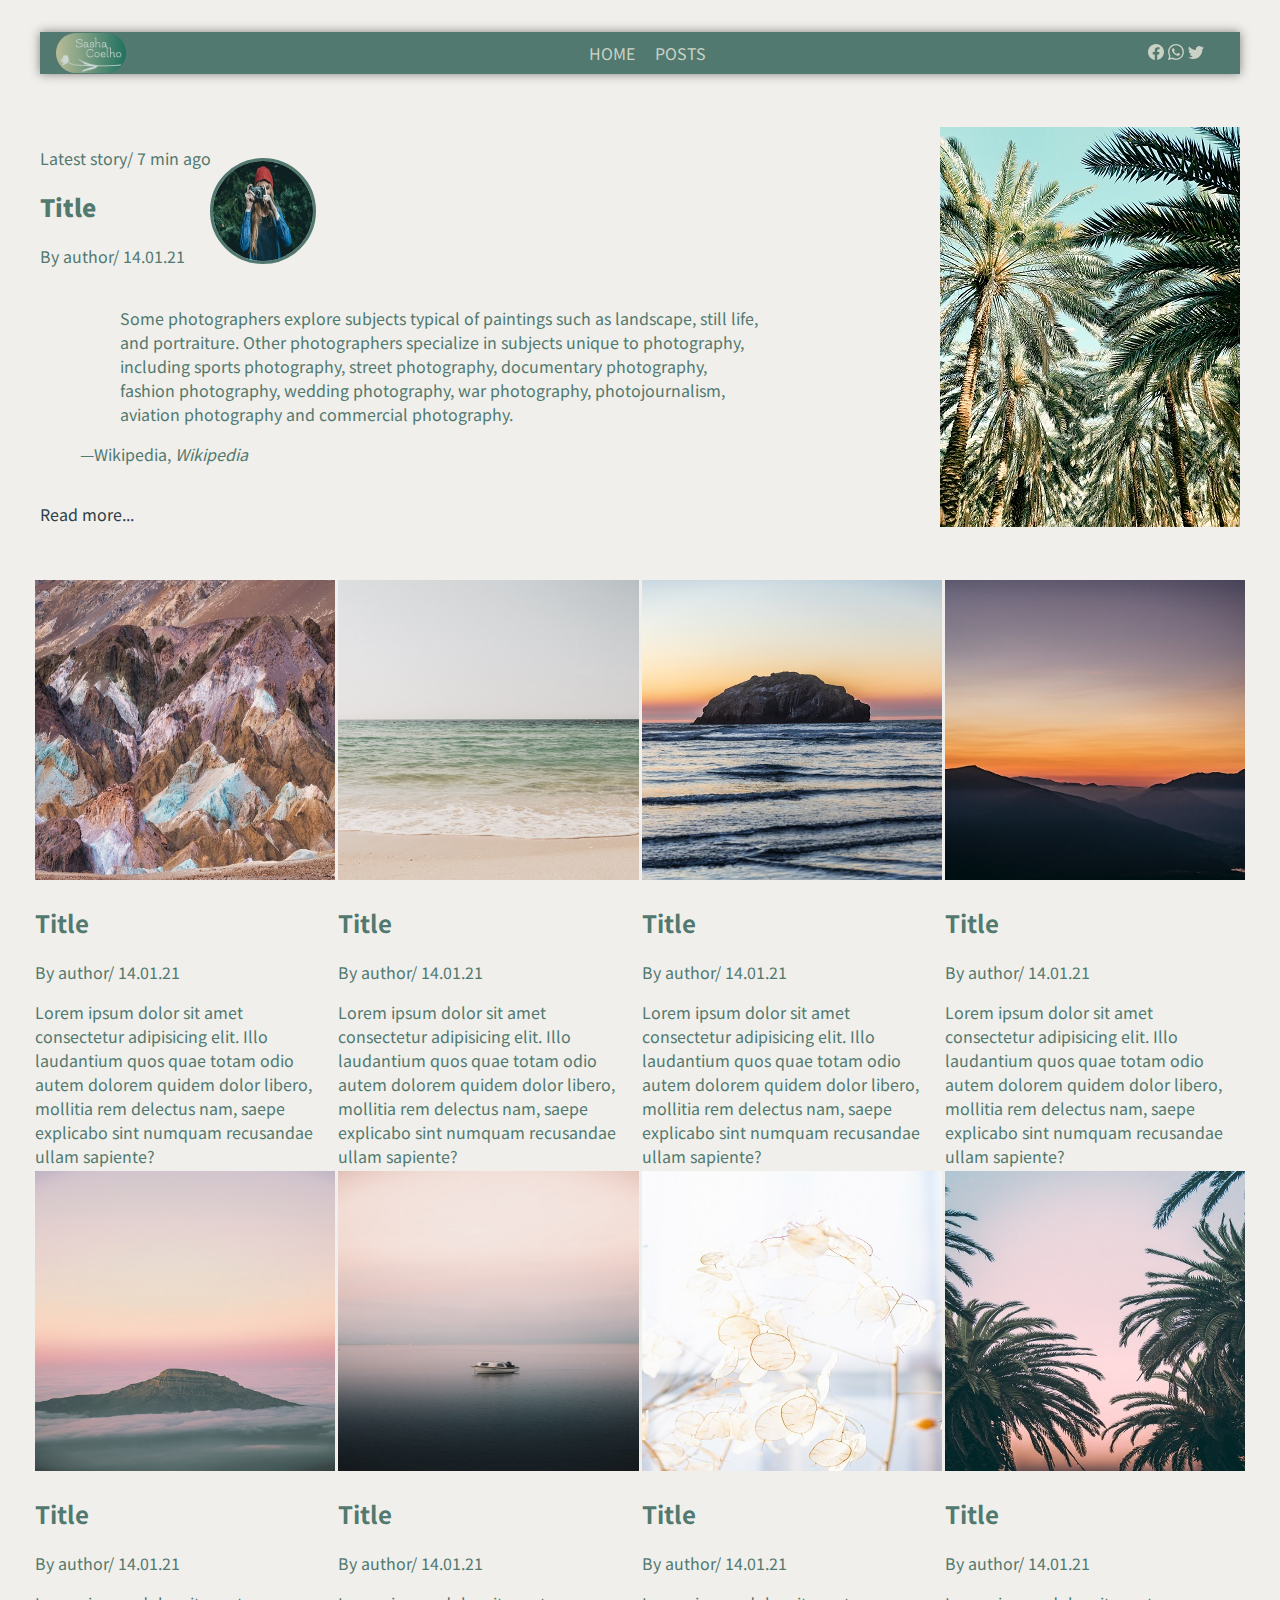
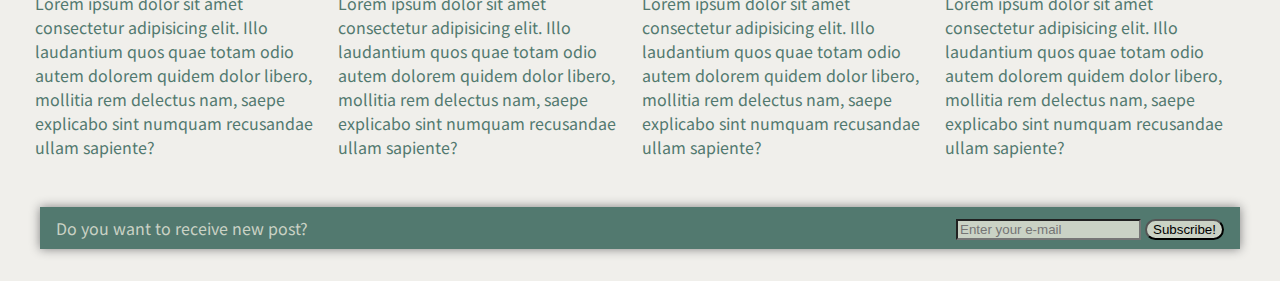
==== commit 7cfca2ba: "Update" ====
--- a/index.html
+++ b/index.html
@@ -40,24 +40,26 @@
     <menu class="index-menu">
         <header class="postpanel-1-header">
             <p>Latest story/ 7 min ago</p>
-            <h2>Title</h2>
+            <h2><b>Title</b></h2>
             <p>By author/ 14.01.21</p>
 
-            <div>
-                Lorem ipsum dolor sit amet consectetur adipisicing elit. Illo laudantium quos quae totam odio autem dolorem quidem dolor libero, mollitia rem delectus nam, saepe explicabo sint numquam recusandae ullam sapiente?
-                Error, expedita nam quasi vero nisi ipsum provident eos, accusantium accusamus est placeat quas, quis voluptas molestias molestiae odit dolore temporibus repellat exercitationem voluptatibus consequatur enim optio. Deleniti, reiciendis ratione....
-                
-            </div>
+            <img src="img/avatar.jpg" alt="avatar girl with camera" class="avatarImage">
 
-            <a href="../personal-blog-project/templates/blog-post.html">Read more...</a>
+            <figure class="index-menu-div">
+                <blockquote cite="https://en.wikipedia.org/wiki/Photographer">
+                    <p>Some photographers explore subjects typical of paintings such as landscape, still life, and portraiture. Other photographers specialize in subjects unique to photography, including sports photography, street photography, documentary photography, fashion photography, wedding photography, war photography, photojournalism, aviation photography and commercial photography.</p>
+                </blockquote>
+                <figcaption>—Wikipedia, <cite>Wikipedia</cite></figcaption>
+            </figure>
+
+            <a href="templates/blog-post.html">Read more...</a>
 
         </header>
 
         <main class="postpanel-1-main">
             <img src="img/img5.jpg" alt="">
         </main>
-
-     </menu>
+    </menu>
 
      <!-- CONTENT -->
     
@@ -71,6 +73,7 @@
                 
                 <h2>Title</h2>
                 <p>By author/ 14.01.21</p>
+
     
                 <div>
                     Lorem ipsum dolor sit amet consectetur adipisicing elit. Illo laudantium quos quae totam odio autem dolorem quidem dolor libero, mollitia rem delectus nam, saepe explicabo sint numquam recusandae ullam sapiente?
